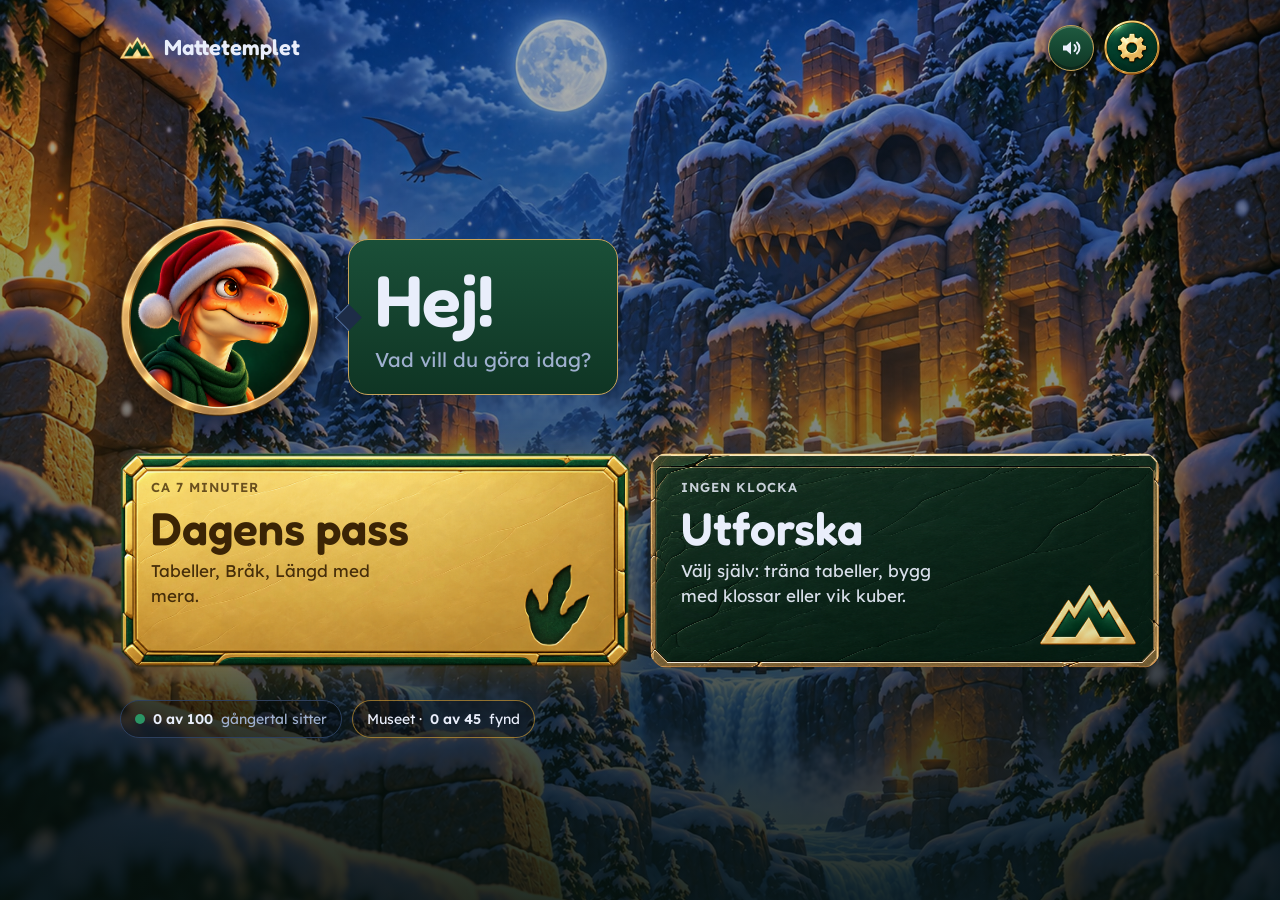
==== webb/index.html @ cc76336b "Add a 3D natural history museum with five halls and placeholder artifacts Plan for the whole feature" ====
<!doctype html>
<html lang="sv">
<head>
<meta charset="utf-8">
<meta http-equiv="Content-Security-Policy" content="default-src 'self'; script-src 'self'; style-src 'self' 'unsafe-inline'; img-src 'self' data: blob:; font-src 'self'; connect-src 'self'; manifest-src 'self'; object-src 'none'; base-uri 'none'; form-action 'none'">
<meta name="referrer" content="no-referrer">
<meta name="viewport" content="width=device-width, initial-scale=1, viewport-fit=cover, user-scalable=no">
<meta name="apple-mobile-web-app-capable" content="yes">
<meta name="mobile-web-app-capable" content="yes">
<meta name="apple-mobile-web-app-title" content="Mattetemplet">
<meta name="apple-mobile-web-app-status-bar-style" content="black-translucent">
<meta name="theme-color" content="#070f1b">
<title>Mattetemplet</title>
<link rel="apple-touch-icon" data-asset="icon-180.png" href="assets/icon-180.png">
<link rel="icon" type="image/png" sizes="32x32" data-asset="icon-32.png" href="assets/icon-32.png">
<link rel="manifest" href="assets/manifest.webmanifest">
<link rel="preload" href="assets/fonts/fredoka.woff2" as="font" type="font/woff2" crossorigin>
<link rel="preload" href="assets/fonts/lexend.woff2" as="font" type="font/woff2" crossorigin>
<link rel="stylesheet" href="css/app.css">
<script type="module" src="js/main.js"></script>
</head>
<body>
<div id="app">
  <!-- START -->
  <section id="home" class="screen home scroll">
    <header class="home-top">
      <span class="brand"><img data-asset="icon_mountain.png" alt="">Mattetemplet</span>
      <span class="home-actions"><span class="snd-slot"></span><button class="gear-btn" id="toParent" aria-label="Föräldraläge" title="Föräldraläge"><img data-asset="gear.png" alt=""></button></span>
    </header>
    <div class="home-main">
      <div class="hero"><img class="hero-dino" data-asset="dino_ring.png" alt="Dino, din guide"><div class="hero-bubble"><h1 id="hello">Hej!</h1>
      <p class="lead">Vad vill du göra idag?</p></div></div>
      <div class="home-tiles">
        <button class="tile tile-pass" id="startPass">
          <span class="tile-kicker" id="passLen">ca 7 minuter</span>
          <span class="tile-title">Dagens pass</span>
          <span class="tile-text" id="passAreas">Tabeller och geometri som blir lagom svåra för dig.</span>
          <svg viewBox="0 0 120 120" aria-hidden="true"><g stroke="rgba(0,0,0,.18)" stroke-width="1.5"><path d="M60 30l22 12-22 12-22-12z" fill="rgba(255,255,255,.55)"/><path d="M38 42v24l22 12V54z" fill="rgba(255,255,255,.3)"/><path d="M82 42v24L60 78V54z" fill="rgba(255,255,255,.18)"/><path d="M82 66l22 12-22 12-22-12z" fill="rgba(255,255,255,.55)"/><path d="M60 78v24l22 12V90z" fill="rgba(255,255,255,.3)"/><path d="M104 78v24L82 114V90z" fill="rgba(255,255,255,.18)"/></g></svg>
        </button>
        <button class="tile tile-free" id="startFree">
          <span class="tile-kicker">Ingen klocka</span>
          <span class="tile-title">Utforska</span>
          <span class="tile-text">Välj själv: träna tabeller, bygg med klossar eller vik kuber.</span>
          <svg viewBox="0 0 120 120" aria-hidden="true"><g fill="rgba(0,0,0,.12)" stroke="rgba(0,0,0,.25)" stroke-width="1.5"><rect x="44" y="8" width="24" height="24"/><rect x="20" y="32" width="24" height="24"/><rect x="44" y="32" width="24" height="24"/><rect x="68" y="32" width="24" height="24"/><rect x="44" y="56" width="24" height="24"/><rect x="44" y="80" width="24" height="24"/></g></svg>
        </button>
      </div>
      <div class="home-status" id="homeStatus"></div>
    </div>
  </section>

  <!-- UTFORSKA (fri träning utan klocka) -->
  <section id="free" class="screen scroll" hidden>
    <div class="wrap">
      <header class="bar"><button class="ghost-btn" data-go="home">← Start</button><h2>Utforska</h2><span class="snd-slot" style="width:80px"></span></header>
      <div class="free-grid">
        <article class="card">
          <span class="card-kicker">Tabeller</span>
          <h3>Träna tabellerna</h3>
          <p>Välj vilka tabeller du vill öva på. Ingen tid, sluta när du vill.</p>
          <div class="chips" id="tableChips"></div>
          <button class="btn primary" id="startTables">Kör</button>
        </article>
        <article class="card">
          <span class="card-kicker">Tabeller</span>
          <h3>Bygg gångertal</h3>
          <p>Bygg med klossar och se varför 4 · 6 är lika mycket som 6 · 4.</p>
          <button class="btn" data-sandbox="build">Bygg</button>
        </article>
        <article class="card">
          <span class="card-kicker">Uppdrag</span>
          <h3>Välj ett område</h3>
          <p>Uppgifterna blir lagom svåra efter hur det går.</p>
          <div class="chips" id="geoChips"></div>
        </article>
        <article class="card">
          <span class="card-kicker">Geometri</span>
          <h3>Kroppar i 3D</h3>
          <p>Snurra på kroppar och räkna ytor, kanter och hörn.</p>
          <button class="btn" data-sandbox="explore">Snurra</button>
        </article>
        <article class="card">
          <span class="card-kicker">Geometri</span>
          <h3>Vik en kub</h3>
          <p>Rita en egen utfällning med sex rutor. Blir det en kub?</p>
          <button class="btn" data-sandbox="fold">Vik</button>
        </article>
      </div>
    </div>
  </section>

  <!-- SPEL -->
  <section id="play" class="screen" hidden>
    <div id="stage">
      <div class="lvl-bg" aria-hidden="true"></div><div class="lvl-bg" aria-hidden="true"></div>
      <canvas id="scene"></canvas>
      <svg id="flat" hidden aria-hidden="true" preserveAspectRatio="xMidYMid meet"></svg>
      <div id="labels"></div>
      <div class="stage-hint" id="stageHint">Snurra med fingret</div>
      <button class="stage-exit" id="exitBtn">Avsluta</button>
      <div class="snd-slot stage-snd"></div>
      <div id="no3d" hidden>3D-bilden kan inte visas på den här enheten, men uppgifterna fungerar ändå.</div>
      <div id="mascot" hidden><img data-asset="dino_ring.png" alt=""><div class="m-bubble"><div class="feedback" id="fb" aria-live="polite"></div></div></div>
    </div>
    <div id="panel">
      <div class="topbar">
        <div class="progress" id="progress"><i></i></div>
        <span class="count" id="countTxt" hidden></span>
        <button class="ghost-btn" id="hintBtn">Tips</button>
      </div>
      <div id="panelBody"></div>
    </div>
  </section>

  <!-- SAMMANFATTNING -->
  <section id="summary" class="screen scroll" hidden>
    <div class="wrap narrow" style="padding-top:48px">
      <div class="hero"><img class="hero-dino" data-asset="dino_ring.png" alt=""><div class="hero-bubble"><h2 class="big-title" id="sumTitle">Bra jobbat!</h2></div></div>
      <p class="lead" id="sumLead" style="margin:0"></p>
      <div class="sum-stats" id="sumStats"></div>
      <ul class="obs" id="sumNotes"></ul>
      <div class="row"><button class="btn primary" data-go="free">Fortsätt utforska</button><button class="btn" data-go="home">Till start</button></div>
    </div>
  </section>

  <!-- MUSEET -->
  <section id="museum" class="screen museum" hidden>
    <div id="mStage">
      <canvas id="mCanvas"></canvas>
      <div id="mLabels"></div>
      <div id="mNo3d" hidden>Museet behöver 3D, och det fungerar inte på den här enheten.</div>
    </div>
    <header class="m-top">
      <button class="ghost-btn m-glass" id="mBack">← Start</button>
      <div class="m-title"><h2>Museet</h2><span class="pill m-glass" id="mCount"></span></div>
      <div class="m-tools">
        <button class="ghost-btn m-glass" id="mRotL" aria-label="Vrid åt vänster" title="Vrid åt vänster">⟲</button>
        <button class="ghost-btn m-glass" id="mRotR" aria-label="Vrid åt höger" title="Vrid åt höger">⟳</button>
        <button class="ghost-btn m-glass" id="mHome">Översikt</button>
        <span class="snd-slot"></span>
      </div>
    </header>
    <div class="m-hint" id="mHint">Dra för att flytta · Nyp för att zooma · Tryck på ett föremål</div>
    <nav class="m-rooms chips" id="mRooms" aria-label="Salar"></nav>
    <aside class="m-info" id="mInfo" hidden aria-live="polite"></aside>
  </section>

  <!-- FÖRÄLDRASPÄRR -->
  <section id="gate" class="screen gate" hidden>
    <div class="gate-box">
      <h2>Föräldraläge</h2>
      <p class="q-sub">Svara på frågan för att gå vidare.</p>
      <div class="q-text big" id="gateQ"></div>
      <div id="gatePad"></div>
      <button class="ghost-btn" data-go="home">Avbryt</button>
    </div>
  </section>

  <!-- FÖRÄLDRAVY -->
  <section id="parent" class="screen scroll" hidden>
    <div class="wrap" id="parentBody"></div>
  </section>
</div>
</body>
</html>
---- webb/css/app.css ----
/* Typsnitten ligger lokalt (variabla fonter, OFL-licens) så att inga anrop går till Google. */
@font-face{font-family:'Fredoka';font-style:normal;font-weight:300 700;font-display:swap;src:url(../assets/fonts/fredoka.woff2) format('woff2')}
@font-face{font-family:'Lexend';font-style:normal;font-weight:100 900;font-display:swap;src:url(../assets/fonts/lexend.woff2) format('woff2')}
/* Layout: enskärmsapp. Spelläge = 3D-scen + svarspanel bredvid (liggande) eller under (stående).
   Tema: "Dinoäventyr" från asset-arket – mörk sten, stålblå knappar, guld som accent. Medvetet ett enda mörkt tema. */
:root{
  --paper:#070f1b; --grid:transparent; --surface:#111c2e; --surface-2:#1a2840; --ink:#e9eefb; --muted:#9fb0cf; --line:#2c3f5e;
  --accent:#f6b93b; --accent-ink:#3b2405; --blue:#86a9ff; --sun:#f6b93b; --sun-ink:#3b2405;
  --good:#5fdc9c; --good-bg:#10301f; --bad:#ff8a70; --bad-bg:#3a1a17; --tip:#ffd166; --tip-bg:#2e2410;
  --st-none:#22324f; --st-learn:#a8493f; --st-mid:#a8812c; --st-good:#2b9464;
  --edge3d:#0a1220; --ghost3d:#2a3b5c; --floor3d:#1b263d;
  --shape:#2b3f66; --pA:#4d6fc0; --pB:#a17d23; --pC:#2c8466; --hl:#ffc531;
  --f-display:'Fredoka','Trebuchet MS',system-ui,sans-serif;
  --f-body:'Lexend',system-ui,-apple-system,'Segoe UI',sans-serif;
  --r-lg:24px; --r-md:16px; --r-sm:10px;
  --shadow:0 1px 0 rgba(0,0,0,.2),0 8px 24px rgba(0,0,0,.4);
  --gold:linear-gradient(180deg,#ffdc85 0%,#f7b940 55%,#e39a22 100%);
  color-scheme:dark;
  /* Bilder och färger som ett tema kan byta (se js/themes.js). Bilderna sätts alltid av js/themes.js, så att bara aktuellt temas bilder laddas. */
  --img-bg:none; --img-bg-blur:none; --img-btn-pass:none;
  --img-panel:none; --img-header:none; --img-topbar:none;
  --img-icon-back:none; --img-icon-bulb:none; --img-icon-foot:none; --img-icon-mountain:none;
  --btn-top:#2d4362; --btn-mid:#23384f; --btn-bot:#172a3f; --btn-border:#3d5476; --btn-shine:rgba(170,200,240,.32);
  --btn-on-top:#5c7eb0; --btn-on-mid:#4a6a9d; --btn-on-bot:#3d5b90; --btn-on-border:#86ade3;
  --bubble-top:#22324f; --bubble-bot:#17243b; --bubble-border:#4f6c9c;
  --shade:6,12,22;
}
*{box-sizing:border-box}
html{height:100%;box-sizing:border-box}
body{height:100%;margin:0;background-color:var(--paper);background-image:linear-gradient(var(--grid) 1px,transparent 1px),linear-gradient(90deg,var(--grid) 1px,transparent 1px);background-size:28px 28px;color:var(--ink);font-family:var(--f-body);font-size:16px;line-height:1.45;overflow:hidden;-webkit-user-select:none;user-select:none;-webkit-tap-highlight-color:transparent;-webkit-text-size-adjust:100%}
[hidden]{display:none!important}
button{font:inherit;color:inherit;touch-action:manipulation;cursor:pointer}
button:disabled{cursor:default;opacity:.45}
button:focus-visible,input:focus-visible,textarea:focus-visible{outline:3px solid var(--accent);outline-offset:2px}
input,textarea{-webkit-user-select:text;user-select:text;font:inherit;color:var(--ink);background:var(--surface);border:1px solid var(--line);border-radius:var(--r-sm);padding:10px 12px}
h1,h2,h3{font-family:var(--f-display);font-weight:600;line-height:1.1;margin:0;text-wrap:balance}
p{margin:0}
#app{height:100%;position:relative}
.screen{position:absolute;inset:0;display:flex;flex-direction:column}
.scroll{overflow-y:auto;-webkit-overflow-scrolling:touch}
.wrap{width:100%;max-width:1040px;margin:0 auto;padding:20px 20px 48px;display:flex;flex-direction:column;gap:20px}
.narrow{max-width:640px}

/* knappar */
.btn{min-height:48px;padding:0 20px;border-radius:14px;border:1px solid var(--line);background:var(--surface-2);font-weight:600;font-size:16px;display:inline-flex;align-items:center;justify-content:center;gap:8px}
.btn:active{transform:scale(.97)}
.btn.primary{background:var(--accent);color:var(--accent-ink);border-color:transparent}
.btn.danger{background:var(--bad);color:#fff;border-color:transparent}
.btn.small{min-height:40px;padding:0 14px;font-size:14px}
.ghost-btn{min-height:44px;padding:0 14px;border-radius:12px;border:1px solid var(--line);background:transparent;font-weight:600;font-size:15px}
.row{display:flex;flex-wrap:wrap;gap:10px;align-items:center}
.chips{display:flex;flex-wrap:wrap;gap:8px}
.chip{min-height:44px;min-width:44px;padding:0 14px;border-radius:999px;border:1px solid var(--line);background:var(--surface-2);font-weight:600;font-size:16px;font-family:var(--f-display)}
.chip.on{background:var(--accent);color:var(--accent-ink);border-color:transparent}
.seg{display:inline-flex;border:1px solid var(--line);border-radius:12px;overflow:hidden;background:var(--surface-2)}
.seg button{min-height:42px;padding:0 14px;border:0;background:transparent;font-weight:600;font-size:14px}
.seg button.on{background:var(--accent);color:var(--accent-ink)}

/* start */
.home{padding:20px}
.home-top{display:flex;justify-content:space-between;align-items:center;max-width:1040px;width:100%;margin:0 auto}
.brand{font-family:var(--f-display);font-weight:600;font-size:22px;display:flex;align-items:center;gap:10px}
.brand svg{width:30px;height:30px}
.home-main{flex:1;display:flex;flex-direction:column;justify-content:center;max-width:1040px;width:100%;margin:0 auto;gap:8px}
#hello{font-size:clamp(44px,8vw,84px);letter-spacing:-.01em}
.lead{font-size:20px;color:var(--muted);margin-bottom:24px}
.home-tiles{display:grid;grid-template-columns:repeat(auto-fit,minmax(260px,1fr));gap:20px}
.tile{display:flex;flex-direction:column;align-items:flex-start;gap:8px;text-align:left;border:0;border-radius:var(--r-lg);padding:28px;min-height:210px;box-shadow:var(--shadow);position:relative;overflow:hidden}
.tile:active{transform:scale(.985)}
.tile-pass{background:var(--accent);color:var(--accent-ink)}
.tile-free{background:var(--sun);color:var(--sun-ink)}
.tile-kicker{font-size:13px;letter-spacing:.08em;text-transform:uppercase;font-weight:600;opacity:.85}
.tile-title{font-family:var(--f-display);font-size:46px;font-weight:600;line-height:1}
.tile-text{font-size:17px;max-width:26ch;opacity:.92;position:relative;z-index:1}
.tile svg{position:absolute;right:18px;bottom:16px;width:120px;height:120px;opacity:.9}
.home-status{display:flex;flex-wrap:wrap;gap:10px;margin-top:24px}
.pill{display:inline-flex;align-items:center;gap:8px;padding:8px 14px;border-radius:999px;background:var(--surface);border:1px solid var(--line);font-size:14px;color:var(--muted)}
.pill b{color:var(--ink);font-weight:600}
.dot{width:10px;height:10px;border-radius:50%;background:var(--st-good)}

/* Utforska (fri träning) */
.bar{display:flex;align-items:center;justify-content:space-between;gap:12px}
.bar h2{font-size:32px}
.free-grid{display:grid;grid-template-columns:repeat(auto-fit,minmax(290px,1fr));gap:16px}
.card{background:var(--surface);border:1px solid var(--line);border-radius:var(--r-lg);padding:22px;display:flex;flex-direction:column;gap:12px;min-width:0}
.card h3{font-size:24px}
.card p{color:var(--muted)}
.card .btn{align-self:flex-start}
.card-kicker{font-size:12px;letter-spacing:.08em;text-transform:uppercase;font-weight:600;color:var(--accent)}

/* spelläge */
#play{display:grid;grid-template-columns:minmax(0,1.3fr) minmax(340px,1fr)}
#stage{position:relative;min-height:0;min-width:0;overflow:hidden}
#scene{position:absolute;inset:0;width:100%;height:100%;touch-action:none;display:block}
/* banans bakgrund bakom 3D-scenen (dagens pass), nedtonad så att den inte stör */
#stage .lvl-bg{position:absolute;inset:0;background:center/cover no-repeat;opacity:0;transition:opacity 1.4s ease;pointer-events:none}
#stage .lvl-bg::after{content:"";position:absolute;inset:0;background:linear-gradient(180deg,rgba(6,12,22,.50),rgba(6,12,22,.66))}
#stage .lvl-bg.on{opacity:1}
#labels{position:absolute;inset:0;pointer-events:none;overflow:hidden}
.stage-hint{position:absolute;left:50%;bottom:16px;transform:translateX(-50%);padding:6px 14px;border-radius:999px;background:var(--surface);border:1px solid var(--line);font-size:13px;color:var(--muted);pointer-events:none;transition:opacity .4s}
#no3d{position:absolute;inset:0;display:flex;align-items:center;justify-content:center;padding:24px;text-align:center;color:var(--muted)}
#panel{display:flex;flex-direction:column;min-height:0;background:var(--surface);border-left:1px solid var(--line);padding:12px 18px 16px;gap:10px;overflow-y:auto}
@media (max-aspect-ratio:1/1){
  #play{grid-template-columns:1fr;grid-template-rows:minmax(0,1fr) 58%}
  #panel{border-left:0;border-top:1px solid var(--line);border-radius:var(--r-lg) var(--r-lg) 0 0}
  .keypad,.choices,.input-area .next-btn{max-width:520px;width:100%;margin:0 auto}
}
@media (max-height:620px){.q-sub{display:none}.sb{gap:10px}.sb-eq{font-size:34px}.stepper{padding:6px}.stepper button{height:42px}.stepper b{font-size:24px}.eqs{font-size:20px}.explain p{display:none}}
#flat{position:absolute;inset:0;width:100%;height:100%;padding:20px;box-sizing:border-box;pointer-events:none;color:var(--ink)}
#flat text{font-family:var(--f-display);font-weight:600;fill:var(--ink);paint-order:stroke;stroke:var(--surface);stroke-linejoin:round}
#flat text.hl{fill:var(--accent)}
#flat text.reserve{opacity:0}
#flat .part{fill:var(--shape);transition:fill .45s}
#flat .part.pA{fill:var(--pA)} #flat .part.pB{fill:var(--pB)} #flat .part.pC{fill:var(--pC)}
#flat .outline{fill:none;stroke:var(--ink);stroke-linejoin:round}
#flat .dash{fill:none;stroke:var(--ink);opacity:.75}
#flat .gridl{stroke:var(--ink);opacity:.25}
#flat .ghost{fill:var(--pB);fill-opacity:.3;stroke:var(--ink)}
#flat .rowfill{fill:var(--pB);fill-opacity:.75}
#flat .trace{fill:none;stroke:var(--hl);stroke-linecap:round;stroke-dasharray:1;stroke-dashoffset:1;animation:draw .35s ease-out forwards}
#flat .pop{opacity:0;animation:pop .35s ease-out forwards}
@keyframes draw{to{stroke-dashoffset:0}}
@keyframes pop{to{opacity:1}}
@keyframes shake{0%,100%{transform:translateX(0)}25%{transform:translateX(-8px)}75%{transform:translateX(8px)}}
.slot.shake{animation:shake .3s}
.explain{display:flex;flex-direction:column;gap:10px;font-size:15px;color:var(--muted)}
.eqs{display:flex;flex-direction:column;gap:6px;font-family:var(--f-display);font-weight:600;font-size:24px;color:var(--ink);font-variant-numeric:tabular-nums}
.eqs div{display:flex;align-items:center;gap:10px}
.sw{width:18px;height:18px;border-radius:5px;display:inline-block}
.sw-a{background:#4C7BF4}.sw-b{background:#FFC531}
.sw-p0{background:var(--pA)}.sw-p1{background:var(--pB)}.sw-p2{background:var(--pC)}
.feedback .sw{width:14px;height:14px;vertical-align:-2px}
.eqs .eq-sum{border-top:2px solid var(--line);padding-top:6px}
.topbar{display:flex;align-items:center;gap:10px}
.progress{flex:1;height:10px;border-radius:999px;background:var(--surface-2);overflow:hidden}
.progress i{display:block;height:100%;width:0;background:var(--accent);border-radius:999px;transition:width .6s linear}
.count{flex:1;font-size:14px;color:var(--muted);text-align:center;font-variant-numeric:tabular-nums}
#panelBody{display:flex;flex-direction:column;gap:10px;flex:1;min-height:0}
.q-area{display:flex;flex-direction:column;gap:8px}
.q-kicker{font-size:12px;letter-spacing:.08em;text-transform:uppercase;font-weight:600;color:var(--accent)}
.q-text{font-family:var(--f-display);font-weight:600;font-size:clamp(22px,2.6vw,28px);line-height:1.2}
.q-text.big{font-size:clamp(36px,min(6vw,8vh),64px);letter-spacing:.01em;font-variant-numeric:tabular-nums}
.q-sub{color:var(--muted);font-size:15px}
.q-answer{font-family:var(--f-display);font-weight:600;font-size:clamp(30px,5vh,40px);display:flex;align-items:baseline;gap:10px}
.unit{font-size:24px;color:var(--muted)}
.slot{display:inline-block;min-width:2.1em;text-align:center;border-bottom:5px solid var(--accent);color:var(--accent);padding:0 .1em;line-height:1.1}
.slot.filled{color:var(--ink)}
.slot.ok{color:var(--good);border-color:var(--good)}
.slot.no{color:var(--bad);border-color:var(--bad);text-decoration:line-through;text-decoration-thickness:3px;font-size:.55em;min-width:0;border-bottom-width:3px}
.q-text.big{white-space:nowrap}
.feedback{min-height:0;border-radius:var(--r-md);font-size:16px;line-height:1.4}
.feedback:not(:empty){padding:12px 14px}
.feedback.ok{background:var(--good-bg);color:var(--ink)}
.feedback.ok strong{color:var(--good)}
.feedback.no{background:var(--bad-bg);color:var(--ink)}
.feedback.no strong{color:var(--bad)}
.feedback.tip{background:var(--tip-bg);color:var(--ink)}
.feedback.tip strong{color:var(--tip)}
.lvl{display:block;margin-top:6px;font-weight:600;color:var(--accent)}
/* Fast layout: fråga överst, återkoppling i mitten (scrollar själv vid behov), knappar alltid på samma plats längst ner */
/* knappytan tar den plats som blir kvar under frågan (minst 150px, högst --keys-max), så panelen aldrig blir för lång */
.task-layout{display:grid;grid-template-rows:auto 0 minmax(150px,1fr);gap:10px;flex:1;min-height:0;--keys-max:320px}
.fb-zone{min-height:0;overflow-y:auto}
.input-area{height:100%;max-height:var(--keys-max);align-self:end;display:flex;flex-direction:column;min-height:0}
@media (max-aspect-ratio:1/1){.task-layout{--keys-max:280px}}
@media (max-aspect-ratio:1/1){#flat{padding-bottom:clamp(90px,13vh,150px)}}
.keypad{display:grid;grid-template-columns:repeat(3,1fr);grid-template-rows:repeat(4,minmax(0,1fr));gap:10px;height:100%}
.input-area{position:relative}
.input-area.revealed .keypad{opacity:.22;pointer-events:none;filter:saturate(.4)}
.input-area.revealed .choices{pointer-events:none}
.input-area .next-btn{position:absolute;left:0;right:0;bottom:0;height:clamp(60px,10vh,84px);font-size:30px;z-index:2}
/* Med knappsats: Nästa ersätter exakt den nedersta raden (sudda, 0, OK), så att övriga knappar inte täcks över */
.input-area.num .next-btn{height:calc((100% - 30px) / 4);min-height:0;font-size:clamp(20px,3.2vh,30px)}
.key{height:auto;min-height:0;border-radius:var(--r-md);border:1px solid var(--line);background:var(--surface-2);font-family:var(--f-display);font-size:30px;font-weight:600}
.key:active{transform:scale(.96);background:var(--line)}
.key.ok{background:var(--accent);color:var(--accent-ink);border-color:transparent;font-size:24px}
.key.del{font-size:22px}
.choices{display:grid;grid-template-columns:1fr 1fr;gap:10px}
.choice{min-height:60px;border-radius:var(--r-md);border:1px solid var(--line);background:var(--surface-2);font-family:var(--f-display);font-size:22px;font-weight:600;padding:8px}
.choice:active{transform:scale(.97)}
.choice.ok{background:var(--good-bg);border-color:var(--good);color:var(--good)}
.choice.no{background:var(--bad-bg);border-color:var(--bad);color:var(--bad)}
.next-btn{min-height:64px;border-radius:var(--r-md);border:0;background:var(--accent);color:var(--accent-ink);font-family:var(--f-display);font-size:26px;font-weight:600}
.next-btn:active{transform:scale(.98)}

/* etiketter i 3D */
.lbl{position:absolute;left:0;top:0;font-family:var(--f-display);font-weight:600;font-size:15px;background:var(--surface);color:var(--ink);padding:2px 9px;border-radius:999px;box-shadow:0 2px 8px rgba(0,0,0,.15);white-space:nowrap;transition:opacity .2s;will-change:transform}
.lbl.big{font-size:28px;padding:4px 16px}
.lbl.num{min-width:26px;height:26px;padding:0 6px;display:flex;align-items:center;justify-content:center;background:var(--accent);color:var(--accent-ink);font-size:14px}
.lbl.sun{background:var(--sun);color:var(--sun-ink)}
.lbl.letter{font-size:22px;background:transparent;box-shadow:none;color:#18203A;padding:0}

/* sandlåda */
.sb{display:flex;flex-direction:column;gap:14px}
.sb-eq{font-family:var(--f-display);font-weight:600;font-size:clamp(36px,5vw,54px);font-variant-numeric:tabular-nums}
.steppers{display:grid;grid-template-columns:1fr 1fr;gap:12px}
.stepper{display:grid;grid-template-columns:52px 1fr 52px;align-items:center;gap:6px;background:var(--surface-2);border-radius:var(--r-md);padding:8px;border:1px solid var(--line)}
.stepper span{grid-column:1/-1;font-size:13px;color:var(--muted);text-align:center;font-weight:600;letter-spacing:.04em;text-transform:uppercase}
.stepper b{text-align:center;font-family:var(--f-display);font-size:30px;font-variant-numeric:tabular-nums}
.stepper button{height:52px;border-radius:12px;border:1px solid var(--line);background:var(--surface);font-size:26px;font-weight:600}
.facts{display:flex;flex-wrap:wrap;gap:8px}
.fact{padding:10px 14px;border-radius:var(--r-md);background:var(--surface-2);border:1px solid var(--line);font-size:15px}
.fact b{font-family:var(--f-display);font-size:22px;margin-right:4px}
.netgrid{display:grid;grid-template-columns:repeat(5,1fr);gap:6px;max-width:300px}
.netgrid button{aspect-ratio:1;border-radius:8px;border:1px solid var(--line);background:var(--surface-2);max-width:100%}
.netgrid button.on{background:var(--accent);border-color:transparent}

/* sammanfattning */
.big-title{font-size:clamp(40px,7vw,64px)}
.sum-stats{display:grid;grid-template-columns:repeat(auto-fit,minmax(150px,1fr));gap:12px}
.stat{background:var(--surface);border:1px solid var(--line);border-radius:var(--r-md);padding:16px;display:flex;flex-direction:column;gap:4px}
.stat b{font-family:var(--f-display);font-size:34px;font-weight:600;font-variant-numeric:tabular-nums;line-height:1}
.stat span{font-size:14px;color:var(--muted)}

/* föräldrar */
.gate{align-items:center;justify-content:center;padding:20px}
.gate-box{width:100%;max-width:420px;display:flex;flex-direction:column;gap:14px;background:var(--surface);border:1px solid var(--line);border-radius:var(--r-lg);padding:24px;box-shadow:var(--shadow)}
.section{background:var(--surface);border:1px solid var(--line);border-radius:var(--r-lg);padding:20px;display:flex;flex-direction:column;gap:14px;min-width:0}
.section h3{font-size:22px}
.section .sub{color:var(--muted);font-size:14px}
.two{display:grid;grid-template-columns:repeat(auto-fit,minmax(320px,1fr));gap:16px}
.chart{display:grid;grid-template-columns:repeat(14,1fr);gap:6px;align-items:end;height:140px}
.chart .col{display:flex;flex-direction:column;align-items:center;gap:4px;height:100%;justify-content:flex-end;min-width:0}
.chart .barv{width:100%;max-width:28px;border-radius:6px 6px 2px 2px;background:var(--accent);min-height:3px}
.chart .barv.zero{background:var(--surface-2)}
.chart .col.today .barv{background:var(--sun)}
.chart small{font-size:11px;color:var(--muted)}
.chart .v{font-size:11px;color:var(--muted);font-variant-numeric:tabular-nums}
.heat-wrap{overflow-x:auto}
.heat{display:grid;grid-template-columns:28px repeat(10,minmax(26px,1fr));gap:4px;min-width:320px;max-width:520px}
.heat .h{font-size:12px;color:var(--muted);display:flex;align-items:center;justify-content:center;font-weight:600;font-variant-numeric:tabular-nums}
.heat button{aspect-ratio:1;border:0;border-radius:6px;padding:0;font-size:10px;color:rgba(0,0,0,.55);font-variant-numeric:tabular-nums}
.heat button.sel{outline:3px solid var(--ink);outline-offset:1px}
.st-none{background:var(--st-none)} .st-learn{background:var(--st-learn)} .st-mid{background:var(--st-mid)} .st-good{background:var(--st-good)}
.legend{display:flex;flex-wrap:wrap;gap:12px;font-size:13px;color:var(--muted)}
.legend i{display:inline-block;width:14px;height:14px;border-radius:4px;vertical-align:-2px;margin-right:6px}
.detail{font-size:14px;min-height:1.4em}
.tbl-wrap{overflow-x:auto}
table{border-collapse:collapse;width:100%;font-size:14px}
th{text-align:left;font-weight:600;color:var(--muted);font-size:12px;letter-spacing:.06em;text-transform:uppercase;padding:6px 8px;border-bottom:1px solid var(--line)}
td{padding:8px;border-bottom:1px solid var(--line);font-variant-numeric:tabular-nums;white-space:nowrap}
.okc{color:var(--good);font-weight:600} .noc{color:var(--bad);font-weight:600}
.pips{display:inline-flex;gap:4px;vertical-align:middle}
.pips i{width:18px;height:8px;border-radius:4px;background:var(--surface-2);border:1px solid var(--line)}
.pips i.on{background:var(--accent);border-color:transparent}
.obs{display:flex;flex-direction:column;gap:8px;margin:0;padding:0;list-style:none}
.obs li{padding:10px 12px;border-radius:var(--r-sm);background:var(--surface-2);font-size:15px}
.kpis{display:grid;grid-template-columns:repeat(auto-fit,minmax(170px,1fr));gap:12px}
.field{display:flex;flex-direction:column;gap:6px;font-size:14px;color:var(--muted)}
.field input{max-width:320px}
textarea{width:100%;min-height:90px;font-family:ui-monospace,Menlo,Consolas,monospace;font-size:12px;resize:vertical}
.warn{padding:10px 14px;border-radius:var(--r-sm);background:var(--bad-bg);font-size:14px}
.msg{font-size:14px;color:var(--muted);min-height:1.2em}

/* ===== Dinotema: grafik ur asset-arket (assets/*.png), skalbar via border-image ===== */
/* bakgrund: konceptets djungeltempel, suddig och nedtonad överallt; skarp på startsidan */
body{background:linear-gradient(rgba(var(--shade),.80),rgba(var(--shade),.92)),var(--img-bg-blur) center/cover no-repeat,var(--paper)}
#home{background:linear-gradient(180deg,rgba(var(--shade),.30) 0%,rgba(var(--shade),.50) 45%,rgba(var(--shade),.88) 100%),var(--img-bg) center/cover no-repeat}
#stage{background:radial-gradient(80% 70% at 50% 45%,rgba(20,38,74,.30) 0%,rgba(6,12,23,.55) 100%)}
/* stenpaneler */
#panel,.card,.section,.gate-box,.stat{background:none;border:0;border-radius:0;box-shadow:none;border-image:var(--img-panel) 80 fill / 20px stretch}
#panel{padding:22px 24px 24px}
.stat{padding:20px}
@media (max-aspect-ratio:1/1){#panel{border-radius:0;border-top:0}}
/* stålblå knappar */
.key,.btn,.ghost-btn,.chip,.seg button,.stepper button,.netgrid button,.choice{border:1.5px solid var(--btn-border);border-radius:12px;color:var(--ink);background:linear-gradient(180deg,var(--btn-top) 0%,var(--btn-mid) 45%,var(--btn-bot) 100%);box-shadow:inset 0 1.5px 0 var(--btn-shine),inset 0 -3px 0 rgba(0,0,0,.28),0 3px 7px rgba(0,0,0,.45)}
.choice{border-radius:14px}
.key:active,.btn:active,.ghost-btn:active,.chip:active,.choice:active,.stepper button:active,.chip.on,.seg button.on,.netgrid button.on{background:linear-gradient(180deg,var(--btn-on-top) 0%,var(--btn-on-mid) 50%,var(--btn-on-bot) 100%);border-color:var(--btn-on-border);color:#fff;box-shadow:inset 0 1.5px 0 rgba(215,235,255,.6),inset 0 -3px 0 rgba(0,0,0,.2),0 2px 6px rgba(0,0,0,.4)}
.key:active,.btn:active,.ghost-btn:active,.chip:active,.choice:active,.stepper button:active{transform:scale(.97)}
.choice:disabled,.key:disabled{background:linear-gradient(180deg,#1f2e41,#122031);border-color:#2c3c55;box-shadow:inset 0 1px 0 rgba(130,155,190,.18),0 2px 5px rgba(0,0,0,.4);opacity:.75}
.choice.ok{background:linear-gradient(180deg,#13202f,#0b1420);border:2px solid #ffb43a;color:var(--good);opacity:1;box-shadow:0 0 16px rgba(255,170,40,.65),inset 0 0 12px rgba(255,170,40,.3)}
.choice.no{background:linear-gradient(180deg,#1f2e41,#122031);border-color:#6b3a36;color:var(--bad);opacity:1}
.seg{border:0;background:none;gap:6px;overflow:visible}
.stepper{background:rgba(0,0,0,.25);border-color:var(--line)}
.key{position:relative;font-size:32px}
.key.del{font-size:0}
.key.del::after{content:'';position:absolute;inset:0;background:var(--img-icon-back) center/auto 40% no-repeat}
/* guldknappar */
.key.ok,.btn.primary,.next-btn,.tile-pass{border-image:none;border:1px solid #ffe3a3;border-radius:14px;background:var(--gold);color:var(--accent-ink);box-shadow:0 0 18px rgba(255,170,40,.4),inset 0 2px 0 rgba(255,255,255,.55),inset 0 -3px 0 rgba(150,80,0,.35)}
.key.ok{font-size:0}
.key.ok::after{content:'';position:absolute;inset:0;background:var(--img-icon-foot) center/auto 52% no-repeat}
.key.ok:active,.btn.primary:active,.next-btn:active{filter:brightness(1.08);transform:scale(.97)}
.btn.danger{border-image:none;background:var(--bad);color:#2a0d08;border-radius:14px}
.next-btn{display:flex;align-items:center;justify-content:center;gap:14px}
.next-btn::after{content:'';width:1.1em;height:1.1em;background:var(--img-icon-foot) center/contain no-repeat}
/* rubrikrad med berg */
.q-kicker,.card-kicker{display:flex;align-items:center;min-height:42px;padding:0 64px 0 62px;color:var(--sun);border-image:var(--img-header) 44 280 44 240 fill / 11px 70px 11px 60px stretch;align-self:stretch}
/* topprad med två runda fack: tips till höger (avsluta ligger i spelytan, se .stage-exit) */
.topbar{position:relative;height:54px;padding:0 60px;border-image:var(--img-topbar) 60 240 60 240 fill / 15px 60px 15px 60px stretch}
.topbar .ghost-btn{position:absolute;top:50%;transform:translateY(-50%);width:38px;height:38px;min-height:0;padding:0;border:0;box-shadow:none;border-radius:50%;font-size:0;background:transparent}
/* Avsluta: tydlig knapp uppe till vänster i spelytan. Ljudknappen ligger uppe till höger (.stage-snd). */
.stage-exit{position:absolute;top:14px;left:14px;z-index:6;display:flex;align-items:center;gap:8px;height:46px;padding:0 18px 0 14px;border-radius:999px;border:1.5px solid var(--btn-border);color:var(--ink);background:linear-gradient(180deg,var(--btn-top) 0%,var(--btn-mid) 45%,var(--btn-bot) 100%);box-shadow:inset 0 1.5px 0 var(--btn-shine),0 3px 10px rgba(0,0,0,.5);font-family:var(--f-display);font-weight:600;font-size:16px}
.stage-exit::before{content:'✕';font-size:17px;line-height:1}
.stage-exit:active{transform:scale(.95)}
#hintBtn{right:11px;background:var(--img-icon-bulb) center/62% no-repeat}
#hintBtn:disabled{opacity:.3}
#hintBtn:not(:disabled){animation:hintPulse 2.4s ease-in-out infinite}
@keyframes hintPulse{50%{filter:drop-shadow(0 0 6px rgba(255,200,80,.9))}}
.topbar .progress{position:absolute;left:62px;right:62px;top:50%;height:14px;transform:translateY(-50%);background:rgba(0,0,0,.45);border-radius:7px}
.topbar .progress i{background:var(--gold);box-shadow:0 0 10px rgba(255,180,60,.6)}
.topbar .count{position:absolute;left:62px;right:62px;top:50%;transform:translateY(-50%);color:var(--muted)}
/* maskoten pratar: återkoppling i pratbubbla */
.say{display:flex;gap:12px;align-items:flex-start}
.say-dino{width:58px;height:58px;flex:none;filter:drop-shadow(0 4px 8px rgba(0,0,0,.5))}
.say:has(#fb:empty) .say-dino{display:none}
.feedback,.feedback.ok,.feedback.no,.feedback.tip{position:relative;flex:1;min-width:0;background:linear-gradient(180deg,var(--bubble-top),var(--bubble-bot));border:1.5px solid var(--bubble-border);border-radius:14px;color:var(--ink)}
.feedback.ok{border-color:var(--good)} .feedback.no{border-color:var(--bad)} .feedback.tip{border-color:var(--sun)}
.feedback::before{content:'';position:absolute;left:-8px;top:18px;width:13px;height:13px;background:#1f2e4a;border-left:1.5px solid;border-bottom:1.5px solid;border-color:inherit;transform:rotate(45deg)}
.feedback:empty{border:0;background:none}
.feedback:empty::before{display:none}
.slot{border-bottom-color:var(--sun);color:var(--sun)}
.q-text,.q-answer{position:relative}
.q-text.big,.q-answer{align-self:flex-start;padding-right:8px}
.glow::after{content:"";position:absolute;inset:-6px -10px;pointer-events:none;border:2px solid #ffb43a;border-radius:12px;box-shadow:0 0 16px rgba(255,170,40,.65),inset 0 0 12px rgba(255,170,40,.3);animation:glowIn .9s ease-out forwards}
@keyframes glowIn{0%{opacity:0;transform:scale(.96)}25%{opacity:1;transform:scale(1)}100%{opacity:.85}}
/* maskot som poppar upp */
#mascot{position:absolute;left:14px;bottom:14px;display:flex;align-items:flex-end;gap:10px;pointer-events:none;z-index:5;max-width:calc(100% - 28px)}
#mascot img{width:clamp(84px,14vh,150px);height:auto;flex:none;filter:drop-shadow(0 6px 14px rgba(0,0,0,.6))}
#mascot .m-bubble{position:relative;margin-bottom:18px;padding:12px 16px;background:linear-gradient(180deg,var(--bubble-top),var(--bubble-bot));border:1.5px solid var(--bubble-border);border-radius:14px;font-family:var(--f-body);font-size:16px;line-height:1.4;color:var(--ink);box-shadow:0 6px 22px rgba(0,0,0,.45);max-width:560px;flex:0 1 auto;max-height:46vh;overflow-y:auto;pointer-events:auto;min-width:0}
#mascot[data-kind="ok"] .m-bubble{border-color:var(--good)} #mascot[data-kind="no"] .m-bubble{border-color:var(--bad)} #mascot[data-kind="tip"] .m-bubble,#mascot[data-kind="pop"] .m-bubble{border-color:var(--sun);box-shadow:0 0 22px rgba(255,180,60,.25)}
#mascot[data-kind="pop"] .m-bubble{font-family:var(--f-display);font-weight:600;font-size:clamp(18px,2.4vh,22px)}
#mascot .feedback,#mascot .feedback.ok,#mascot .feedback.no,#mascot .feedback.tip{background:none;border:0;padding:0;border-radius:0;flex:none}
#mascot .feedback::before{display:none}
#mascot.nudge img{animation:mascotNudge .45s ease-out}
@keyframes mascotNudge{40%{transform:translateY(-10px) rotate(-4deg)}}
#mascot .m-bubble::before{content:'';position:absolute;left:-8px;bottom:18px;width:13px;height:13px;background:var(--bubble-bot);border-left:1.5px solid;border-bottom:1.5px solid;border-color:inherit;transform:rotate(45deg)}
#mascot.show{animation:mascotIn .6s cubic-bezier(.3,1.6,.5,1) both}
#mascot.show img{animation:mascotBob 1.4s ease-in-out .6s infinite}
#mascot.out{animation:mascotOut .35s ease-in both}
@keyframes mascotIn{from{transform:translateY(130%) rotate(-8deg);opacity:0}to{transform:none;opacity:1}}
@keyframes mascotOut{to{transform:translateY(130%);opacity:0}}
@keyframes mascotBob{50%{transform:translateY(-6px) rotate(2deg)}}
/* startsidan */
.brand img{width:34px;height:auto}
.gear-btn{width:56px;height:56px;padding:0;border:0;background:none;border-radius:50%}
.gear-btn img{width:100%;height:100%}
.gear-btn:active{transform:rotate(30deg) scale(.95)}
.hero{display:flex;align-items:center;gap:clamp(12px,3vw,28px);margin-bottom:28px}
.hero-dino{width:clamp(120px,18vw,200px);height:auto;flex:none;filter:drop-shadow(0 8px 18px rgba(0,0,0,.6));animation:mascotBob 3s ease-in-out infinite}
.hero-bubble{position:relative;padding:20px 26px;background:linear-gradient(180deg,var(--bubble-top),var(--bubble-bot));border:1.5px solid var(--bubble-border);border-radius:20px;min-width:0}
.hero-bubble::before{content:'';position:absolute;left:-10px;top:50%;width:18px;height:18px;margin-top:-9px;background:#1d2c47;border-left:1.5px solid #4f6c9c;border-bottom:1.5px solid #4f6c9c;transform:rotate(45deg)}
.hero-bubble .lead{margin:6px 0 0}
#hello{font-size:clamp(40px,7vw,72px)}
.tile{border-radius:18px}
.tile-free{background:none;border-image:var(--img-panel) 80 fill / 20px stretch;color:var(--ink);box-shadow:none}
.tile-pass .tile-kicker{opacity:.75}
.tile svg{display:none}
/* Dagens pass: guldplattan (fotspåret ligger i hörnet som inte töjs) */
.tile-pass{border:0;border-radius:0;box-shadow:none;border-image:none;background:var(--img-btn-pass) center/100% 100% no-repeat;aspect-ratio:1217/513;min-height:0;padding:clamp(18px,5%,40px) clamp(22px,6%,48px);filter:drop-shadow(0 8px 20px rgba(255,170,40,.22))}
.tile{transition:transform .12s ease-out,filter .12s}
.tile.tile-pass:active{transform:scale(.97);filter:drop-shadow(0 4px 10px rgba(255,170,40,.35)) brightness(1.08)}
.tile:active{transform:scale(.97);filter:brightness(1.12)}
/* Ramar som ritats ihop till en bild (se bakeFrames): inga skarvar när de skalas */
.baked{position:relative;isolation:isolate;border-image:none!important}
.frame-cv{position:absolute;inset:0;width:100%;height:100%;z-index:-1;pointer-events:none;display:block}
.tile{min-height:0}
.tile-free{padding:clamp(18px,5%,40px) clamp(22px,6%,48px)}
.home-tiles{grid-template-columns:repeat(auto-fit,minmax(min(420px,100%),1fr))}
@media (min-aspect-ratio:1/1){.home-tiles{grid-template-columns:1fr 1fr}}
.tile-title{font-size:clamp(28px,4.2vw,46px)}
.tile-text{font-size:clamp(14px,1.6vw,17px)}
@media (max-aspect-ratio:1/1){.tile-title{font-size:clamp(34px,7vw,58px)}.tile-text{font-size:clamp(16px,2.6vw,21px);max-width:30ch}.tile-kicker{font-size:14px}}
@media (max-height:640px){.hero{margin-bottom:16px}.hero-dino{width:clamp(90px,14vw,150px)}.home-status{margin-top:14px}}
.tile-free::after{content:'';position:absolute;right:24px;bottom:22px;width:96px;height:62px;background:var(--img-icon-mountain) center/contain no-repeat;opacity:.9}
.pill{background:rgba(0,0,0,.3)}
.heat button{color:rgba(255,255,255,.75)}
#flat text.hl{fill:var(--blue)}
.lbl{box-shadow:0 2px 10px rgba(0,0,0,.5)}
@media (max-height:620px){#panel{padding:16px 18px}.topbar{height:46px}.chip{min-height:38px;font-size:15px}.chips{gap:6px}.netgrid{max-width:230px;gap:5px}.q-kicker{min-height:36px}.fact{padding:6px 10px}}
@media (prefers-reduced-motion:reduce){*{transition:none!important}}

/* ===== Mangatema: ljust kritpapper (färgerna i js/themes.js), här de mörka detaljer som inte är variabler ===== */
:root[data-theme="manga"]{color-scheme:light}
[data-theme="manga"] #stage{background:radial-gradient(80% 70% at 50% 45%,rgba(255,250,238,.25) 0%,rgba(205,192,165,.45) 100%)}
[data-theme="manga"] #stage .lvl-bg::after{background:linear-gradient(180deg,rgba(238,232,216,.10),rgba(238,232,216,.30))}
[data-theme="manga"] .key,[data-theme="manga"] .btn,[data-theme="manga"] .ghost-btn,[data-theme="manga"] .chip,[data-theme="manga"] .seg button,[data-theme="manga"] .stepper button,[data-theme="manga"] .netgrid button,[data-theme="manga"] .choice,[data-theme="manga"] .stage-exit{box-shadow:inset 0 1.5px 0 var(--btn-shine),inset 0 -3px 0 rgba(90,70,40,.18),0 2px 5px rgba(60,45,25,.25)}
[data-theme="manga"] .chip.on,[data-theme="manga"] .seg button.on,[data-theme="manga"] .netgrid button.on{box-shadow:inset 0 1.5px 0 rgba(255,255,255,.25),inset 0 -3px 0 rgba(0,0,0,.2),0 2px 5px rgba(60,45,25,.25)}
[data-theme="manga"] .choice:disabled,[data-theme="manga"] .key:disabled{background:linear-gradient(180deg,#98aaa7,#849794);border-color:#5f706d;color:#f4eee0;box-shadow:inset 0 1px 0 rgba(255,255,255,.3),0 2px 4px rgba(60,45,25,.2)}
[data-theme="manga"] .choice.ok{background:linear-gradient(180deg,var(--bubble-top),var(--bubble-bot));color:var(--good)}
[data-theme="manga"] .choice.no{background:linear-gradient(180deg,#ece3cf,#dccfb3);border-color:var(--bad);color:var(--bad)}
[data-theme="manga"] .key.ok,[data-theme="manga"] .btn.primary,[data-theme="manga"] .next-btn{border:1.5px solid var(--btn-border);box-shadow:inset 0 2px 0 rgba(255,240,205,.55),inset 0 -3px 0 rgba(120,60,0,.3),0 2px 6px rgba(60,45,25,.3)}
[data-theme="manga"] .feedback::before{background:var(--bubble-top)}
[data-theme="manga"] .hero-bubble::before{background:#f2ebdc;border-color:var(--bubble-border)}
[data-theme="manga"] #mascot .m-bubble{box-shadow:0 6px 18px rgba(60,45,25,.25)}
[data-theme="manga"] .hero-dino,[data-theme="manga"] #mascot img,[data-theme="manga"] .say-dino{filter:drop-shadow(0 6px 12px rgba(60,45,25,.35))}
[data-theme="manga"] .slot{border-bottom-color:var(--accent);color:var(--accent)}
[data-theme="manga"] .slot.filled{color:var(--ink)}
[data-theme="manga"] .slot.ok{color:var(--good);border-color:var(--good)}
[data-theme="manga"] .slot.no{color:var(--bad);border-color:var(--bad)}
[data-theme="manga"] .topbar .progress{background:rgba(0,0,0,.35)}
[data-theme="manga"] .topbar .count{color:#e5d7bc}
[data-theme="manga"] .stepper,[data-theme="manga"] .area-row{background:rgba(41,75,75,.07)}
[data-theme="manga"] .pill{background:rgba(255,252,244,.75)}
[data-theme="manga"] .heat button{color:rgba(29,51,53,.7)}
[data-theme="manga"] .lbl{box-shadow:0 2px 8px rgba(60,45,25,.3)}
/* DNA-spiralen är hög i stället för bred som berget */
[data-theme="manga"] .brand img{width:auto;height:38px}
[data-theme="manga"] .tile-free::after{width:56px;height:96px}

/* ===== Hemskärmsapp: undvik iPhones/iPads systemfält ===== */
:root{padding-top:env(safe-area-inset-top,0px);padding-bottom:env(safe-area-inset-bottom,0px)}

/* ===== Föräldraläge: områden i dagens pass ===== */
.areas{display:flex;flex-direction:column;gap:16px}
.area-group{display:flex;flex-direction:column;gap:8px}
.area-group h4{margin:0;font-family:var(--f-display);font-weight:600;font-size:15px;color:var(--muted)}
.area-row{display:flex;flex-wrap:wrap;align-items:center;justify-content:space-between;gap:10px 16px;padding:12px 14px;border-radius:var(--r-sm);background:rgba(0,0,0,.25);border:1px solid var(--line)}
.area-row:not(.on) .area-check span{opacity:.55}
.area-check{display:flex;align-items:center;gap:12px;cursor:pointer;flex:1 1 220px;min-width:0}
.area-check input{width:24px;height:24px;margin:0;padding:0;flex:none;accent-color:var(--accent);cursor:pointer}
.area-check b{display:block;font-size:16px;color:var(--ink)}
.area-check small{display:block;font-size:13px;color:var(--muted)}
.area-row .seg button:disabled{opacity:.4}
.area-row details{flex-basis:100%;font-size:13px;color:var(--muted)}
.area-row summary{cursor:pointer;width:max-content;max-width:100%}
.area-row details ol{margin:8px 0 0;padding-left:22px;display:flex;flex-direction:column;gap:2px}
.area-row details p{margin:8px 0 0}
.area-row details li.cur{color:var(--ink);font-weight:600}

/* ===== Bråk ===== */
/* bråk i text: täljare över nämnare med vågrätt bråkstreck */
.frac{display:inline-flex;flex-direction:column;align-items:center;vertical-align:middle;line-height:1.05;font-size:.92em;margin:0 .1em;font-variant-numeric:tabular-nums}
.frac>span{padding:0 .18em}
.frac>span+span{border-top:.09em solid currentColor;padding-top:.06em;margin-top:.05em}
.q-text.big .frac{font-size:.72em}
.q-text.big .frac .slot{min-width:1.6em;border-bottom-width:4px}
.choice .frac{font-size:1em}
/* bråkfigurer i 2D */
#flat .fr{fill:var(--shape);stroke:var(--ink);stroke-linejoin:round;transition:fill .4s}
#flat .fr.on{fill:var(--pB)}
#flat .fline{stroke:var(--ink)}
#flat .dot{fill:var(--ink);opacity:.85;transition:fill .4s}
#flat .dot.on{fill:var(--hl);opacity:1}
#flat .grp{fill:rgba(255,255,255,.05);stroke:var(--ink);stroke-opacity:.45}
#flat .grp.on{fill:rgba(255,197,49,.14);stroke:var(--hl);stroke-opacity:.9}
#flat .nl{stroke:var(--ink);stroke-linecap:round}
#flat .nl.segA{stroke:var(--pA)}
#flat .nl.segB{stroke:var(--pC)}
#flat .arrow{fill:var(--hl)}
#flat .arrow-stem{stroke:var(--hl)}
#flat .win{fill:none;stroke:var(--hl)}
#flat g.pop{opacity:0;animation:pop .35s ease-out forwards}
.nw{white-space:nowrap}

/* ===== Längd och symmetri ===== */
#flat .fr.to{fill:var(--pA)}
#flat text.step{fill:var(--muted)}
#flat .cell{fill:rgba(255,255,255,.04);stroke:var(--ink);stroke-opacity:.35;transition:fill .2s}
#flat .cell.tap{fill:rgba(255,255,255,.09);cursor:pointer}
#flat .cell.on{fill:var(--pB);stroke-opacity:.6}
#flat .cell.miss{fill:rgba(255,197,49,.18);stroke:var(--hl);stroke-opacity:1;stroke-dasharray:.18 .12}
#flat .cell.mark{fill:none;stroke:var(--hl);stroke-opacity:1}
#flat .cell.bad{fill:var(--bad-bg);stroke:var(--bad);stroke-opacity:1}
#flat .symline{stroke:var(--hl);stroke-linecap:round;fill:none}
#flat .mirror{fill:none;stroke:var(--hl);stroke-linejoin:round;stroke-dasharray:.25 .15}
#flat line.pop{opacity:0;animation:pop .35s ease-out forwards}
.choice.sym-done{background:var(--gold);color:var(--accent-ink);border-color:transparent}
.area-check small .book{color:var(--ink);opacity:.8}
#flat .cell.pick{fill:var(--pA);stroke-opacity:.7}
.input-area.custom.revealed .choices{opacity:.3}

/* ===== Ljudknappen (sound.js): rund knapp på alla skärmar, öppnar volymreglage ===== */
.home-actions{display:flex;align-items:center;gap:10px}
.snd-slot{display:flex;align-items:center;justify-content:flex-end}
.stage-snd{position:absolute;top:14px;right:14px;z-index:6}
#soundCtl.floating{position:fixed;top:calc(env(safe-area-inset-top,0px) + 14px);right:14px;z-index:50}
.sound-btn,.snd-toggle{display:grid;place-items:center;flex:none;width:46px;height:46px;padding:0;border-radius:50%;border:1.5px solid var(--btn-border);color:var(--ink);background:linear-gradient(180deg,var(--btn-top) 0%,var(--btn-mid) 45%,var(--btn-bot) 100%);box-shadow:inset 0 1.5px 0 var(--btn-shine),inset 0 -3px 0 rgba(0,0,0,.28),0 3px 7px rgba(0,0,0,.45)}
.sound-btn svg,.snd-toggle svg{width:24px;height:24px}
.sound-btn.muted{color:var(--muted)}
.sound-btn:active,.snd-toggle:active{transform:scale(.94)}
.sound-btn.open,.snd-row.on .snd-toggle{background:linear-gradient(180deg,var(--btn-on-top) 0%,var(--btn-on-mid) 50%,var(--btn-on-bot) 100%);border-color:var(--btn-on-border);color:#fff}
.snd-toggle{width:44px;height:44px}
.snd-row:not(.on) .snd-toggle{color:var(--muted)}
.sound-panel{position:fixed;z-index:60;width:270px;max-width:calc(100vw - 20px);padding:16px;display:flex;flex-direction:column;gap:14px;background:linear-gradient(180deg,var(--bubble-top),var(--bubble-bot));border:1.5px solid var(--bubble-border);border-radius:16px;box-shadow:0 10px 30px rgba(0,0,0,.55)}
.snd-row{display:flex;align-items:center;gap:12px}
.snd-row label{flex:1;min-width:0;display:flex;flex-direction:column;gap:2px;font-family:var(--f-display);font-weight:600;font-size:15px}
.snd-row:not(.on) label{color:var(--muted)}
.snd-row input[type=range]{-webkit-appearance:none;appearance:none;width:100%;height:30px;margin:0;padding:0;border:0;border-radius:0;background:transparent;cursor:pointer;--fill:50%}
.snd-row:not(.on) input[type=range]{opacity:.45}
.snd-row input[type=range]::-webkit-slider-runnable-track{height:8px;border-radius:4px;background:linear-gradient(90deg,var(--sun) var(--fill),rgba(0,0,0,.45) var(--fill))}
.snd-row input[type=range]::-webkit-slider-thumb{-webkit-appearance:none;width:24px;height:24px;margin-top:-8px;border-radius:50%;border:1px solid #ffe3a3;background:var(--gold);box-shadow:0 2px 6px rgba(0,0,0,.5)}
.snd-row input[type=range]::-moz-range-track{height:8px;border-radius:4px;background:rgba(0,0,0,.45)}
.snd-row input[type=range]::-moz-range-progress{height:8px;border-radius:4px;background:var(--sun)}
.snd-row input[type=range]::-moz-range-thumb{width:24px;height:24px;border-radius:50%;border:1px solid #ffe3a3;background:var(--gold);box-shadow:0 2px 6px rgba(0,0,0,.5)}
/* ============ Museet ============ */
.museum{background:#0b0907;overflow:hidden}
#mStage{position:absolute;inset:0}
#mCanvas{position:absolute;inset:0;width:100%;height:100%;display:block;touch-action:none;cursor:grab}
#mCanvas:active{cursor:grabbing}
#mLabels{position:absolute;inset:0;pointer-events:none;overflow:hidden}
#mNo3d{position:absolute;inset:0;display:grid;place-items:center;padding:24px;text-align:center;color:var(--muted)}
.m-glass{background:rgba(20,14,9,.62);border-color:rgba(232,196,128,.35);color:#f6e7c8;-webkit-backdrop-filter:blur(8px);backdrop-filter:blur(8px)}
.m-top{position:absolute;top:0;left:0;right:0;display:flex;align-items:center;justify-content:space-between;gap:10px;padding:max(12px,env(safe-area-inset-top)) 16px 12px;pointer-events:none}
.m-top>*{pointer-events:auto}
.m-title{display:flex;align-items:center;gap:10px}
.m-title h2{font-size:28px;color:#f6e7c8;text-shadow:0 2px 8px rgba(0,0,0,.7)}
.m-title .pill b{color:#ffd88a}
.m-tools{display:flex;gap:8px}
.m-tools{align-items:center}
.m-tools .ghost-btn{min-width:44px}
#mRotL,#mRotR{font-size:22px;padding:0 10px;line-height:1}
.m-room-lbl{position:absolute;left:0;top:0;pointer-events:auto;font-family:var(--f-display);font-weight:600;font-size:17px;padding:6px 14px;border-radius:999px;border:1px solid rgba(232,196,128,.5);background:rgba(20,14,9,.7);color:#f6e7c8;white-space:nowrap;transition:opacity .3s;will-change:transform;box-shadow:0 4px 14px rgba(0,0,0,.4)}
.m-room-lbl.off{opacity:0;pointer-events:none}
.m-hint{position:absolute;left:50%;bottom:76px;transform:translateX(-50%);padding:6px 14px;border-radius:999px;background:rgba(20,14,9,.62);color:#e9d8b6;font-size:13px;pointer-events:none;transition:opacity .5s;white-space:nowrap}
.m-hint.off{opacity:0}
.m-rooms{position:absolute;left:0;right:0;bottom:0;justify-content:center;padding:12px 16px max(14px,env(safe-area-inset-bottom));flex-wrap:nowrap;overflow-x:auto;scrollbar-width:none}
.m-rooms>:first-child{margin-left:auto}.m-rooms>:last-child{margin-right:auto}
.m-rooms .chip{flex:none;background:rgba(20,14,9,.66);border-color:rgba(232,196,128,.35);color:#f6e7c8;-webkit-backdrop-filter:blur(8px);backdrop-filter:blur(8px)}
.m-info{position:absolute;top:76px;right:16px;bottom:76px;width:min(380px,calc(100% - 32px));overflow-y:auto;padding:22px 22px 24px;border-radius:20px;background:linear-gradient(180deg,rgba(43,29,17,.94),rgba(24,16,10,.95));border:1px solid rgba(232,196,128,.45);box-shadow:0 18px 50px rgba(0,0,0,.55);color:#f3e6cc;display:flex;flex-direction:column;gap:12px;animation:mIn .35s ease-out}
@keyframes mIn{from{opacity:0;transform:translateX(24px)}}
.m-info h2{font-size:30px;color:#ffe2a6}
.m-close{position:absolute;top:14px;right:14px;min-height:38px;border-color:rgba(232,196,128,.4);color:#f6e7c8}
.m-kicker{font-size:12px;letter-spacing:.1em;text-transform:uppercase;font-weight:600;color:#d9b77a;padding-right:80px}
.m-meta{display:flex;flex-wrap:wrap;gap:6px}
.m-meta span{font-size:13px;padding:4px 10px;border-radius:999px;background:rgba(232,196,128,.14);color:#f0d9ab}
.m-text{font-size:16px;line-height:1.55}
.m-locked{color:#cdb894}
.m-fact{padding:12px 14px;border-radius:14px;background:rgba(255,200,100,.1);border:1px solid rgba(255,200,100,.25);font-size:15px}
.m-fact b{display:block;color:#ffd27a;font-family:var(--f-display);font-size:16px;margin-bottom:2px}
.m-parts{display:flex;flex-direction:column;gap:8px}
.m-parts-n{font-size:14px;color:#d9c39a}.m-parts-n b{color:#ffe2a6}
.m-part{font-size:13px;padding:5px 10px;border-radius:999px;border:1px dashed rgba(232,196,128,.35);color:#a8957a}
.m-part.on{border-style:solid;background:rgba(255,205,120,.18);color:#ffe2a6}
.pill-btn{cursor:pointer;font:inherit;font-size:14px;border-color:rgba(246,185,59,.55);color:var(--ink)}
.pill-btn:active{transform:scale(.97)}
@media (max-aspect-ratio:1/1){
  .m-info{top:auto;left:12px;right:12px;bottom:68px;width:auto;max-height:52%;animation-name:mUp}
  @keyframes mUp{from{opacity:0;transform:translateY(24px)}}
  .m-title h2{font-size:22px}
  .m-hint{bottom:70px}
}
@media (max-width:560px){.m-tools #mHome{display:none}.m-title .pill{display:none}}
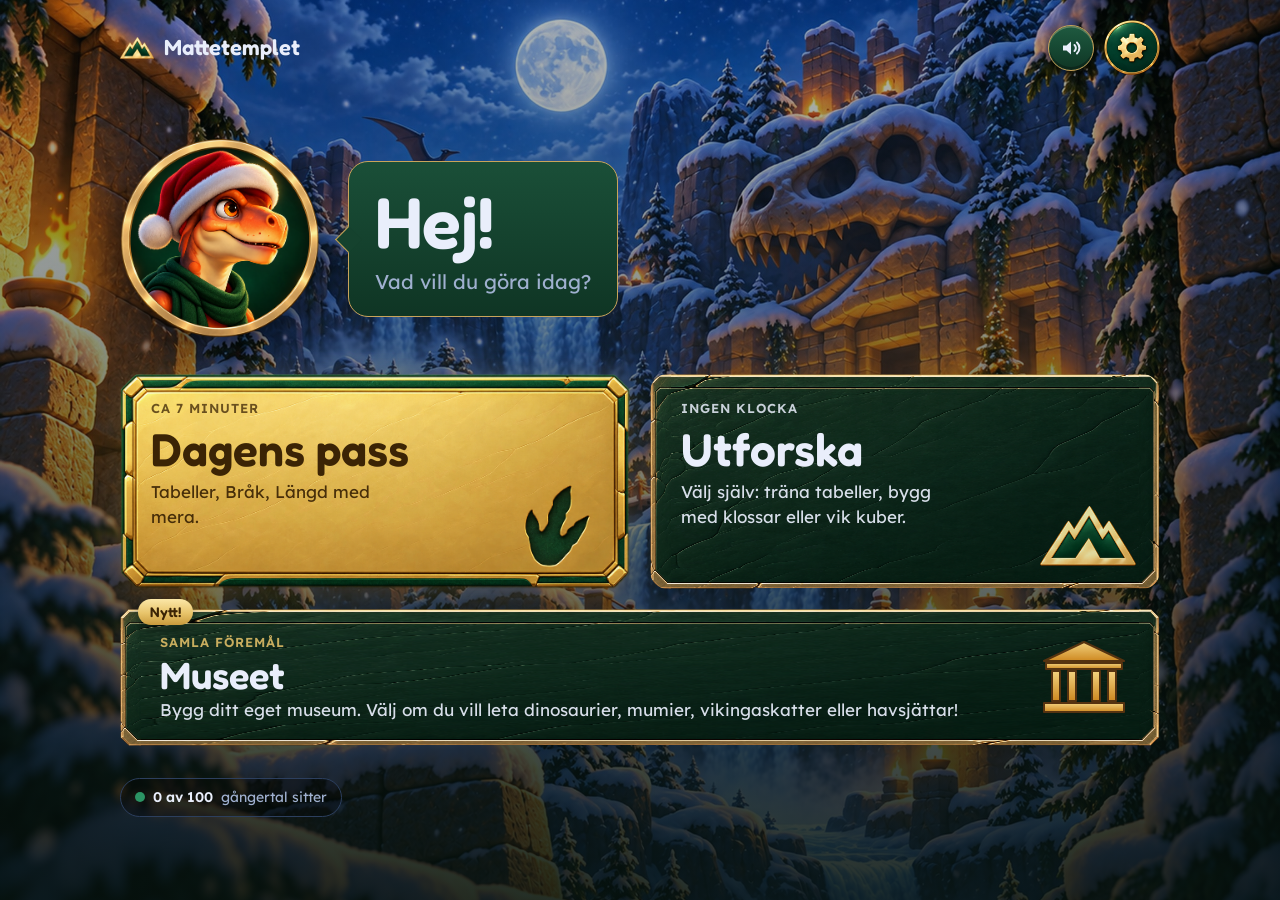
==== commit cf29f848: "Fix theme colors, wall flicker and make the museum easier to find - The speech bubble tail and the s" ====
--- a/webb/index.html
+++ b/webb/index.html
@@ -42,6 +42,11 @@
           <span class="tile-title">Utforska</span>
           <span class="tile-text">Välj själv: träna tabeller, bygg med klossar eller vik kuber.</span>
           <svg viewBox="0 0 120 120" aria-hidden="true"><g fill="rgba(0,0,0,.12)" stroke="rgba(0,0,0,.25)" stroke-width="1.5"><rect x="44" y="8" width="24" height="24"/><rect x="20" y="32" width="24" height="24"/><rect x="44" y="32" width="24" height="24"/><rect x="68" y="32" width="24" height="24"/><rect x="44" y="56" width="24" height="24"/><rect x="44" y="80" width="24" height="24"/></g></svg>
+        </button>
+        <button class="tile tile-museum" id="startMuseum">
+          <span class="tile-kicker" id="museumKicker">Ditt museum</span>
+          <span class="tile-title">Museet</span>
+          <span class="tile-text" id="museumText"></span>
         </button>
       </div>
       <div class="home-status" id="homeStatus"></div>
@@ -117,6 +122,7 @@
       <div class="hero"><img class="hero-dino" data-asset="dino_ring.png" alt=""><div class="hero-bubble"><h2 class="big-title" id="sumTitle">Bra jobbat!</h2></div></div>
       <p class="lead" id="sumLead" style="margin:0"></p>
       <div class="sum-stats" id="sumStats"></div>
+      <div class="find-card" id="sumFind" hidden></div>
       <ul class="obs" id="sumNotes"></ul>
       <div class="row"><button class="btn primary" data-go="free">Fortsätt utforska</button><button class="btn" data-go="home">Till start</button></div>
     </div>
@@ -131,7 +137,7 @@
     </div>
     <header class="m-top">
       <button class="ghost-btn m-glass" id="mBack">← Start</button>
-      <div class="m-title"><h2>Museet</h2><span class="pill m-glass" id="mCount"></span></div>
+      <div class="m-title"><h2>Museet</h2><span class="pill m-glass" id="mCount"></span><button class="ghost-btn m-glass m-exp-btn" id="mExp"></button></div>
       <div class="m-tools">
         <button class="ghost-btn m-glass" id="mRotL" aria-label="Vrid åt vänster" title="Vrid åt vänster">⟲</button>
         <button class="ghost-btn m-glass" id="mRotR" aria-label="Vrid åt höger" title="Vrid åt höger">⟳</button>
@@ -142,6 +148,7 @@
     <div class="m-hint" id="mHint">Dra för att flytta · Nyp för att zooma · Tryck på ett föremål</div>
     <nav class="m-rooms chips" id="mRooms" aria-label="Salar"></nav>
     <aside class="m-info" id="mInfo" hidden aria-live="polite"></aside>
+    <div class="m-exp" id="mExpPanel" hidden role="dialog" aria-label="Välj expedition"></div>
   </section>
 
   <!-- FÖRÄLDRASPÄRR -->
--- a/webb/css/app.css
+++ b/webb/css/app.css
@@ -244,7 +244,7 @@
 .pips i{width:18px;height:8px;border-radius:4px;background:var(--surface-2);border:1px solid var(--line)}
 .pips i.on{background:var(--accent);border-color:transparent}
 .obs{display:flex;flex-direction:column;gap:8px;margin:0;padding:0;list-style:none}
-.obs li{padding:10px 12px;border-radius:var(--r-sm);background:var(--surface-2);font-size:15px}
+.obs li{padding:10px 12px;border-radius:var(--r-sm);background:linear-gradient(180deg,var(--bubble-top),var(--bubble-bot));border:1px solid var(--bubble-border);font-size:15px}
 .kpis{display:grid;grid-template-columns:repeat(auto-fit,minmax(170px,1fr));gap:12px}
 .field{display:flex;flex-direction:column;gap:6px;font-size:14px;color:var(--muted)}
 .field input{max-width:320px}
@@ -338,7 +338,7 @@
 .hero{display:flex;align-items:center;gap:clamp(12px,3vw,28px);margin-bottom:28px}
 .hero-dino{width:clamp(120px,18vw,200px);height:auto;flex:none;filter:drop-shadow(0 8px 18px rgba(0,0,0,.6));animation:mascotBob 3s ease-in-out infinite}
 .hero-bubble{position:relative;padding:20px 26px;background:linear-gradient(180deg,var(--bubble-top),var(--bubble-bot));border:1.5px solid var(--bubble-border);border-radius:20px;min-width:0}
-.hero-bubble::before{content:'';position:absolute;left:-10px;top:50%;width:18px;height:18px;margin-top:-9px;background:#1d2c47;border-left:1.5px solid #4f6c9c;border-bottom:1.5px solid #4f6c9c;transform:rotate(45deg)}
+.hero-bubble::before{content:'';position:absolute;left:-10px;top:50%;width:18px;height:18px;margin-top:-9px;background:var(--bubble-bot);background:color-mix(in srgb,var(--bubble-top),var(--bubble-bot));border-left:1.5px solid var(--bubble-border);border-bottom:1.5px solid var(--bubble-border);transform:rotate(45deg)}
 .hero-bubble .lead{margin:6px 0 0}
 #hello{font-size:clamp(40px,7vw,72px)}
 .tile{border-radius:18px}
@@ -362,6 +362,14 @@
 @media (max-aspect-ratio:1/1){.tile-title{font-size:clamp(34px,7vw,58px)}.tile-text{font-size:clamp(16px,2.6vw,21px);max-width:30ch}.tile-kicker{font-size:14px}}
 @media (max-height:640px){.hero{margin-bottom:16px}.hero-dino{width:clamp(90px,14vw,150px)}.home-status{margin-top:14px}}
 .tile-free::after{content:'';position:absolute;right:24px;bottom:22px;width:96px;height:62px;background:var(--img-icon-mountain) center/contain no-repeat;opacity:.9}
+/* Museet: samma ram som Utforska, men lägre och över hela bredden */
+.tile-museum{grid-column:1/-1;overflow:visible;background:none;border-image:var(--img-panel) 80 fill / 20px stretch;color:var(--ink);box-shadow:none;padding:clamp(16px,2.6vw,24px) clamp(22px,4vw,40px);padding-right:clamp(110px,16vw,150px);gap:4px}
+.tile-museum .tile-title{font-size:clamp(26px,3.4vw,38px)}
+.tile-museum .tile-text{max-width:none}
+.tile-museum .tile-kicker{color:var(--accent)}
+.tile-museum::after{content:'';position:absolute;right:clamp(20px,3vw,32px);top:50%;width:clamp(64px,9vw,88px);height:clamp(56px,8vw,76px);margin-top:calc(clamp(56px,8vw,76px) / -2);opacity:.95;
+  background:center/contain no-repeat url("data:image/svg+xml,%3Csvg xmlns='http://www.w3.org/2000/svg' viewBox='0 0 88 76'%3E%3Cdefs%3E%3ClinearGradient id='g' x1='0' y1='0' x2='0' y2='1'%3E%3Cstop offset='0' stop-color='%23ffdc85'/%3E%3Cstop offset='1' stop-color='%23d98f22'/%3E%3C/linearGradient%3E%3C/defs%3E%3Cg fill='url(%23g)' stroke='%235a3410' stroke-width='2' stroke-linejoin='round'%3E%3Cpath d='M44 3 84 22H4z'/%3E%3Crect x='6' y='24' width='76' height='6'/%3E%3Crect x='12' y='32' width='8' height='30'/%3E%3Crect x='28' y='32' width='8' height='30'/%3E%3Crect x='52' y='32' width='8' height='30'/%3E%3Crect x='68' y='32' width='8' height='30'/%3E%3Crect x='4' y='64' width='80' height='9'/%3E%3C/g%3E%3C/svg%3E")}
+.tile-museum.new::before{content:'Nytt!';position:absolute;top:-10px;left:18px;padding:3px 12px;border-radius:999px;background:var(--gold);color:var(--accent-ink);font-family:var(--f-display);font-weight:600;font-size:14px;box-shadow:0 4px 12px rgba(0,0,0,.35);z-index:2}
 .pill{background:rgba(0,0,0,.3)}
 .heat button{color:rgba(255,255,255,.75)}
 #flat text.hl{fill:var(--blue)}
@@ -521,8 +529,6 @@
 .m-parts-n{font-size:14px;color:#d9c39a}.m-parts-n b{color:#ffe2a6}
 .m-part{font-size:13px;padding:5px 10px;border-radius:999px;border:1px dashed rgba(232,196,128,.35);color:#a8957a}
 .m-part.on{border-style:solid;background:rgba(255,205,120,.18);color:#ffe2a6}
-.pill-btn{cursor:pointer;font:inherit;font-size:14px;border-color:rgba(246,185,59,.55);color:var(--ink)}
-.pill-btn:active{transform:scale(.97)}
 @media (max-aspect-ratio:1/1){
   .m-info{top:auto;left:12px;right:12px;bottom:68px;width:auto;max-height:52%;animation-name:mUp}
   @keyframes mUp{from{opacity:0;transform:translateY(24px)}}
@@ -530,3 +536,30 @@
   .m-hint{bottom:70px}
 }
 @media (max-width:560px){.m-tools #mHome{display:none}.m-title .pill{display:none}}
+
+/* Fynd i sammanfattningen */
+.find-card{display:flex;flex-direction:column;align-items:flex-start;gap:6px;padding:18px 20px;border-radius:18px;background:linear-gradient(180deg,rgba(60,40,20,.85),rgba(30,20,12,.9));border:1px solid rgba(232,196,128,.55);box-shadow:0 0 24px rgba(255,180,70,.18);animation:findIn .5s ease-out}
+@keyframes findIn{from{opacity:0;transform:scale(.96)}}
+.find-kicker{font-size:12px;letter-spacing:.1em;text-transform:uppercase;font-weight:600;color:#d9b77a}
+.find-name{font-family:var(--f-display);font-size:26px;font-weight:600;color:#ffe2a6;line-height:1.15}
+.find-note{color:#e6d3ae;font-size:15px;margin-bottom:6px}
+.m-part.new{border-color:#ffd27a;box-shadow:0 0 0 2px rgba(255,210,122,.35);color:#fff3d6}
+
+/* Expeditioner */
+.m-exp-btn{font-size:15px;min-height:42px;border:1px solid #ffe3a3;background:var(--gold);color:var(--accent-ink);font-weight:600;box-shadow:0 0 16px rgba(255,170,40,.35);-webkit-backdrop-filter:none;backdrop-filter:none}.m-exp-btn b{font-weight:700}
+.m-exp-welcome{font-family:var(--f-display);font-size:16px;color:#ffd27a}
+.m-exp{position:absolute;inset:0;display:grid;place-items:center;padding:16px;background:rgba(8,5,3,.55);z-index:5}
+.m-exp-box{position:relative;width:min(640px,100%);max-height:100%;overflow-y:auto;padding:24px;border-radius:22px;background:linear-gradient(180deg,rgba(43,29,17,.97),rgba(24,16,10,.97));border:1px solid rgba(232,196,128,.45);box-shadow:0 18px 50px rgba(0,0,0,.6);color:#f3e6cc;display:flex;flex-direction:column;gap:12px;animation:findIn .3s ease-out}
+.m-exp-box h2{font-size:30px;color:#ffe2a6}
+.m-exp-next{font-size:15px;color:#e6d3ae}.m-exp-next b{color:#ffe2a6}
+.m-exp-grid{display:grid;grid-template-columns:repeat(auto-fit,minmax(180px,1fr));gap:10px}
+.m-exp-card{display:flex;flex-direction:column;align-items:flex-start;gap:6px;text-align:left;padding:14px 16px;border-radius:16px;border:1px solid rgba(232,196,128,.3);background:rgba(255,220,160,.06);color:#f3e6cc}
+.m-exp-card b{font-family:var(--f-display);font-size:20px;color:#ffe2a6;font-weight:600}
+.m-exp-card span{font-size:14px;color:#d9c39a}
+.m-exp-card small{font-size:13px;color:#cdb894}
+.m-exp-card.on{border-color:#ffd27a;background:rgba(255,205,120,.16);box-shadow:0 0 0 2px rgba(255,210,122,.3)}
+.m-exp-card:active{transform:scale(.98)}
+.m-exp-bar{display:block;width:100%;height:6px;border-radius:99px;background:rgba(255,255,255,.1);overflow:hidden}
+.m-exp-bar i{display:block;height:100%;background:var(--gold)}
+@media (max-width:560px){.m-exp-pre{display:none}}
+.find-exp{font-size:14px;color:#d9c39a;margin-bottom:6px}.find-exp.done{color:#ffd27a;font-weight:600}
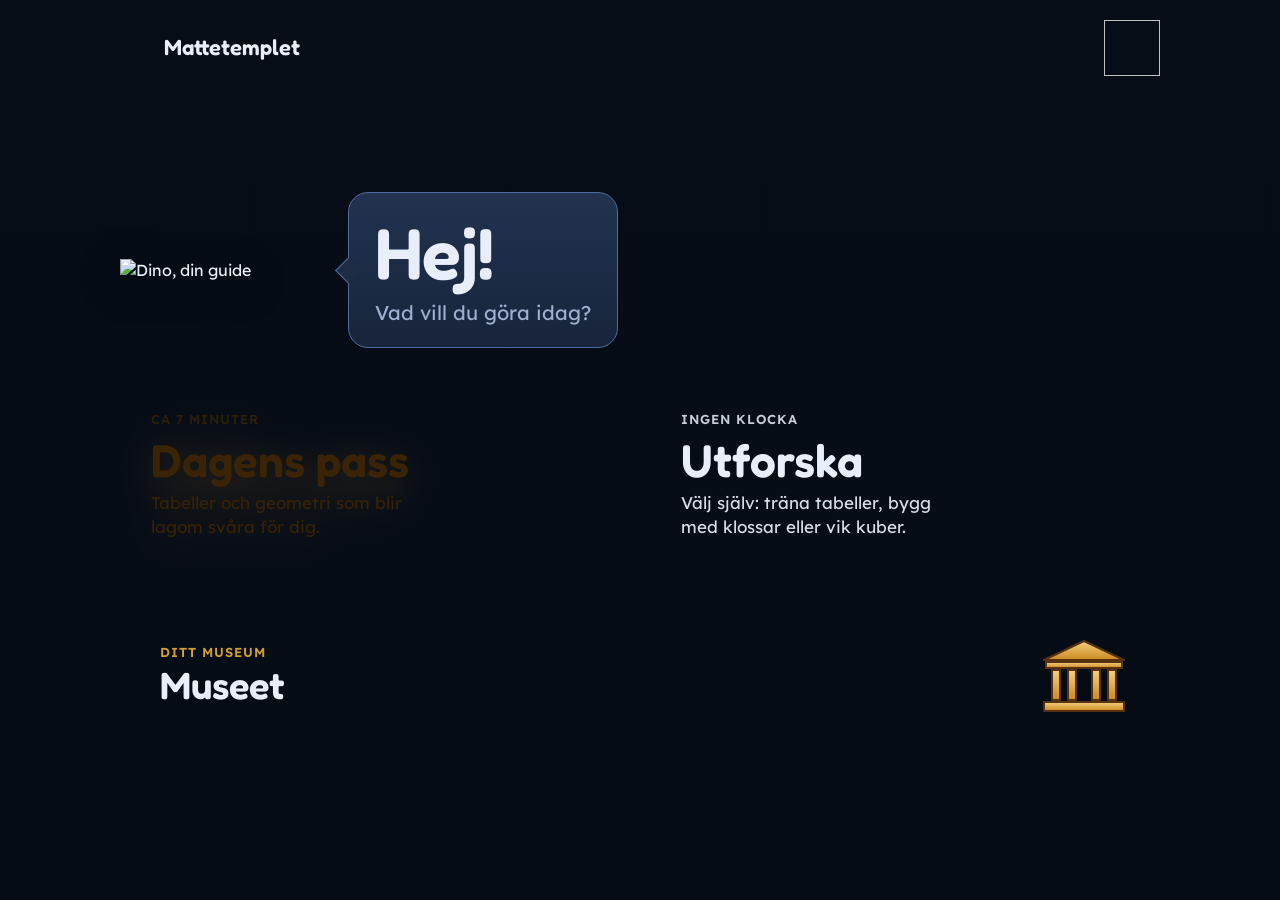
==== commit f6631bb9: "Use the Blender-built great hall in the museum The museum loads hall.glb (baked.js) before it is bui" ====
--- a/webb/index.html
+++ b/webb/index.html
@@ -2,7 +2,7 @@
 <html lang="sv">
 <head>
 <meta charset="utf-8">
-<meta http-equiv="Content-Security-Policy" content="default-src 'self'; script-src 'self'; style-src 'self' 'unsafe-inline'; img-src 'self' data: blob:; font-src 'self'; connect-src 'self'; manifest-src 'self'; object-src 'none'; base-uri 'none'; form-action 'none'">
+<meta http-equiv="Content-Security-Policy" content="default-src 'self'; script-src 'self'; style-src 'self' 'unsafe-inline'; img-src 'self' data: blob:; font-src 'self'; connect-src 'self' blob:; manifest-src 'self'; object-src 'none'; base-uri 'none'; form-action 'none'">
 <meta name="referrer" content="no-referrer">
 <meta name="viewport" content="width=device-width, initial-scale=1, viewport-fit=cover, user-scalable=no">
 <meta name="apple-mobile-web-app-capable" content="yes">
@@ -149,7 +149,21 @@
     <nav class="m-rooms chips" id="mRooms" aria-label="Salar"></nav>
     <aside class="m-info" id="mInfo" hidden aria-live="polite"></aside>
     <div class="m-exp" id="mExpPanel" hidden role="dialog" aria-label="Välj expedition"></div>
+    <div class="m-toast" id="mToast" hidden aria-live="polite"></div>
   </section>
+
+  <!-- NYTT FYND (pop-up över sammanfattningen) -->
+  <div class="find-pop" id="findPop" hidden role="dialog" aria-modal="true" aria-labelledby="findPopName">
+    <div class="find-pop-card">
+      <div class="find-pop-rays" aria-hidden="true"></div>
+      <img class="find-pop-dino" data-asset="dino_ring.png" alt="">
+      <span class="find-kicker">Nytt fynd till museet!</span>
+      <b class="find-pop-name" id="findPopName"></b>
+      <span class="find-pop-note" id="findPopNote"></span>
+      <span class="find-pop-build" id="findPopBuild" hidden></span>
+      <div class="row find-pop-btns"><button class="btn primary" id="findPopGo">Se i museet</button><button class="btn" id="findPopClose">Fortsätt</button></div>
+    </div>
+  </div>
 
   <!-- FÖRÄLDRASPÄRR -->
   <section id="gate" class="screen gate" hidden>
--- a/webb/css/app.css
+++ b/webb/css/app.css
@@ -563,3 +563,28 @@
 .m-exp-bar i{display:block;height:100%;background:var(--gold)}
 @media (max-width:560px){.m-exp-pre{display:none}}
 .find-exp{font-size:14px;color:#d9c39a;margin-bottom:6px}.find-exp.done{color:#ffd27a;font-weight:600}
+
+/* Pop-up med nytt fynd */
+.find-pop{position:absolute;inset:0;z-index:50;display:grid;place-items:center;padding:20px;background:rgba(5,4,3,.6);animation:popFade .3s ease-out}
+@keyframes popFade{from{opacity:0}}
+.find-pop-card{position:relative;isolation:isolate;width:min(420px,100%);display:flex;flex-direction:column;align-items:center;text-align:center;gap:8px;padding:28px 24px 24px;border-radius:24px;background:linear-gradient(180deg,rgba(64,42,20,.98),rgba(30,20,12,.98));border:1.5px solid #ffd27a;box-shadow:0 0 40px rgba(255,190,80,.35),0 20px 60px rgba(0,0,0,.6);overflow:hidden;animation:popIn .55s cubic-bezier(.2,1.6,.4,1)}
+@keyframes popIn{from{transform:scale(.6);opacity:0}}
+.find-pop-rays{position:absolute;left:50%;top:70px;width:520px;height:520px;margin:-260px 0 0 -260px;z-index:-1;background:repeating-conic-gradient(rgba(255,210,122,.16) 0 10deg,transparent 10deg 24deg);-webkit-mask:radial-gradient(circle,#000 20%,transparent 65%);mask:radial-gradient(circle,#000 20%,transparent 65%);animation:popSpin 14s linear infinite}
+@keyframes popSpin{to{transform:rotate(360deg)}}
+.find-pop-dino{width:110px;height:auto;filter:drop-shadow(0 8px 18px rgba(0,0,0,.6));animation:mascotBob 3s ease-in-out infinite}
+.find-pop-name{font-family:var(--f-display);font-size:28px;font-weight:600;color:#ffe2a6;line-height:1.15}
+.find-pop-note{color:#e6d3ae;font-size:15px}
+.find-pop-btns{justify-content:center;margin-top:10px}
+@media (prefers-reduced-motion:reduce){.find-pop-card,.find-pop-rays,.find-pop-dino{animation:none}}
+.m-toast{position:absolute;left:50%;top:76px;transform:translateX(-50%);z-index:4;padding:12px 20px;border-radius:999px;background:linear-gradient(180deg,rgba(64,42,20,.96),rgba(30,20,12,.96));border:1.5px solid #ffd27a;color:#f3e6cc;font-family:var(--f-display);font-size:18px;box-shadow:0 0 24px rgba(255,190,80,.3);white-space:nowrap;animation:findIn .4s ease-out}
+.m-toast b{color:#ffe2a6}
+.find-pop-build{color:#ffd27a;font-weight:600;font-size:15px}
+/* Stängda salar */
+.m-room-lbl.locked,.m-rooms .chip.locked{color:#cbb894;border-style:dashed}
+.m-room-lbl.locked::before,.m-rooms .chip.locked::before{content:'';display:inline-block;width:12px;height:14px;margin-right:6px;vertical-align:-1px;background:center/contain no-repeat url("data:image/svg+xml,%3Csvg xmlns='http://www.w3.org/2000/svg' viewBox='0 0 12 14'%3E%3Cpath d='M3 6V4a3 3 0 0 1 6 0v2' fill='none' stroke='%23e8c46a' stroke-width='1.6'/%3E%3Crect x='1' y='6' width='10' height='8' rx='1.5' fill='%23e8c46a'/%3E%3C/svg%3E")}
+.m-exp-card.locked{opacity:.55;cursor:default}
+.m-exp-card.locked small{color:#e8c46a}
+.m-goal{display:flex;flex-direction:column;gap:6px;padding:12px 14px;border-radius:14px;background:rgba(255,220,160,.06);border:1px solid rgba(232,196,128,.3)}
+.m-goal span:first-child{font-family:var(--f-display);font-size:18px;color:#ffe2a6;font-weight:600}
+.m-goal small{font-size:13px;color:#cdb894}
+.m-goal.done{border-color:#ffd27a}
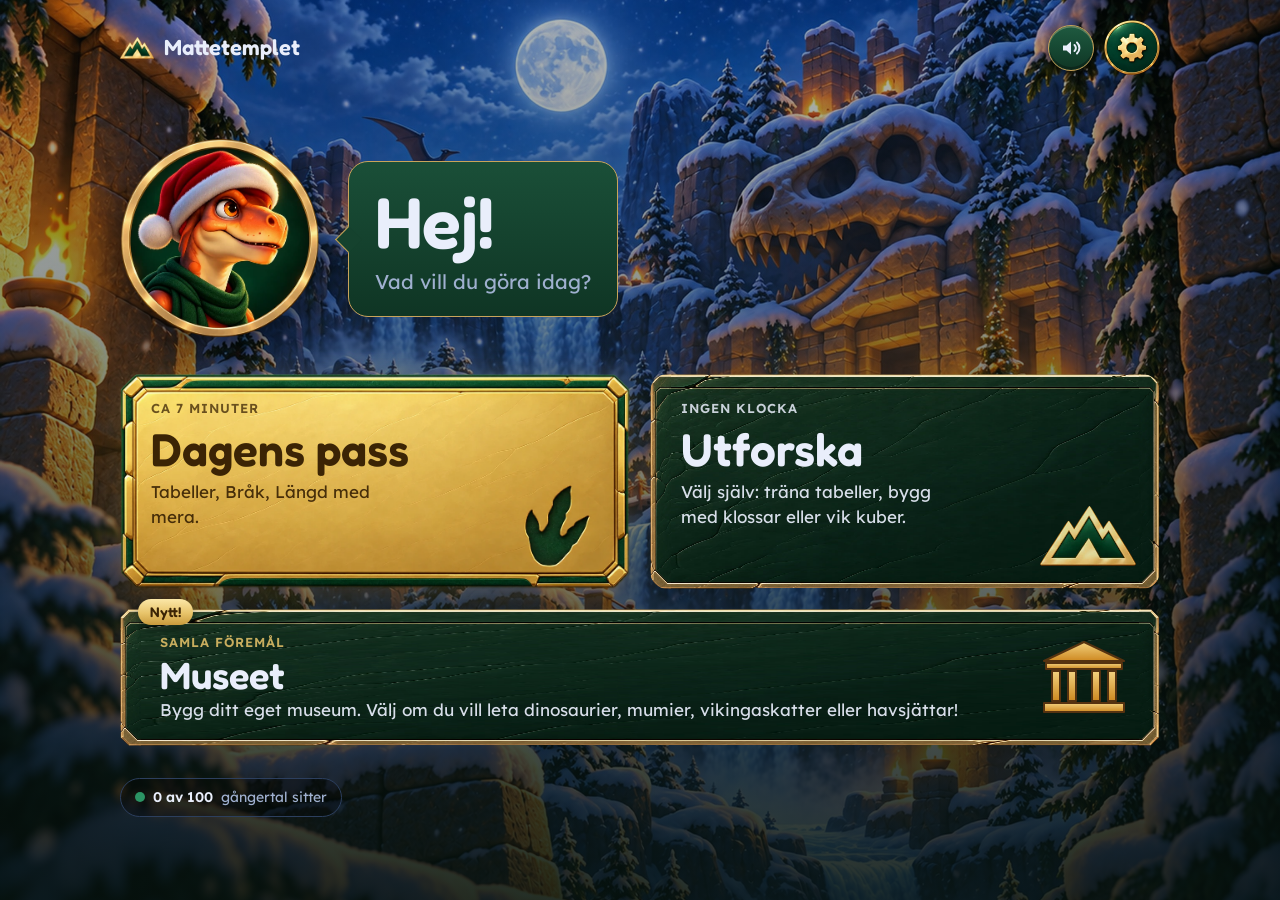
==== commit 15434381: "Use WebP instead of PNG for the app's images Adds tools/webp.ps1, which converts PNG to WebP with Bl" ====
--- a/webb/index.html
+++ b/webb/index.html
@@ -24,11 +24,11 @@
   <!-- START -->
   <section id="home" class="screen home scroll">
     <header class="home-top">
-      <span class="brand"><img data-asset="icon_mountain.png" alt="">Mattetemplet</span>
-      <span class="home-actions"><span class="snd-slot"></span><button class="gear-btn" id="toParent" aria-label="Föräldraläge" title="Föräldraläge"><img data-asset="gear.png" alt=""></button></span>
+      <span class="brand"><img data-asset="icon_mountain.webp" alt="">Mattetemplet</span>
+      <span class="home-actions"><span class="snd-slot"></span><button class="gear-btn" id="toParent" aria-label="Föräldraläge" title="Föräldraläge"><img data-asset="gear.webp" alt=""></button></span>
     </header>
     <div class="home-main">
-      <div class="hero"><img class="hero-dino" data-asset="dino_ring.png" alt="Dino, din guide"><div class="hero-bubble"><h1 id="hello">Hej!</h1>
+      <div class="hero"><img class="hero-dino" data-asset="dino_ring.webp" alt="Dino, din guide"><div class="hero-bubble"><h1 id="hello">Hej!</h1>
       <p class="lead">Vad vill du göra idag?</p></div></div>
       <div class="home-tiles">
         <button class="tile tile-pass" id="startPass">
@@ -104,7 +104,7 @@
       <button class="stage-exit" id="exitBtn">Avsluta</button>
       <div class="snd-slot stage-snd"></div>
       <div id="no3d" hidden>3D-bilden kan inte visas på den här enheten, men uppgifterna fungerar ändå.</div>
-      <div id="mascot" hidden><img data-asset="dino_ring.png" alt=""><div class="m-bubble"><div class="feedback" id="fb" aria-live="polite"></div></div></div>
+      <div id="mascot" hidden><img data-asset="dino_ring.webp" alt=""><div class="m-bubble"><div class="feedback" id="fb" aria-live="polite"></div></div></div>
     </div>
     <div id="panel">
       <div class="topbar">
@@ -119,7 +119,7 @@
   <!-- SAMMANFATTNING -->
   <section id="summary" class="screen scroll" hidden>
     <div class="wrap narrow" style="padding-top:48px">
-      <div class="hero"><img class="hero-dino" data-asset="dino_ring.png" alt=""><div class="hero-bubble"><h2 class="big-title" id="sumTitle">Bra jobbat!</h2></div></div>
+      <div class="hero"><img class="hero-dino" data-asset="dino_ring.webp" alt=""><div class="hero-bubble"><h2 class="big-title" id="sumTitle">Bra jobbat!</h2></div></div>
       <p class="lead" id="sumLead" style="margin:0"></p>
       <div class="sum-stats" id="sumStats"></div>
       <div class="find-card" id="sumFind" hidden></div>
@@ -156,7 +156,7 @@
   <div class="find-pop" id="findPop" hidden role="dialog" aria-modal="true" aria-labelledby="findPopName">
     <div class="find-pop-card">
       <div class="find-pop-rays" aria-hidden="true"></div>
-      <img class="find-pop-dino" data-asset="dino_ring.png" alt="">
+      <img class="find-pop-dino" data-asset="dino_ring.webp" alt="">
       <span class="find-kicker">Nytt fynd till museet!</span>
       <b class="find-pop-name" id="findPopName"></b>
       <span class="find-pop-note" id="findPopNote"></span>
--- a/webb/css/app.css
+++ b/webb/css/app.css
@@ -252,7 +252,7 @@
 .warn{padding:10px 14px;border-radius:var(--r-sm);background:var(--bad-bg);font-size:14px}
 .msg{font-size:14px;color:var(--muted);min-height:1.2em}
 
-/* ===== Dinotema: grafik ur asset-arket (assets/*.png), skalbar via border-image ===== */
+/* ===== Dinotema: grafik ur asset-arket (assets/*.webp), skalbar via border-image ===== */
 /* bakgrund: konceptets djungeltempel, suddig och nedtonad överallt; skarp på startsidan */
 body{background:linear-gradient(rgba(var(--shade),.80),rgba(var(--shade),.92)),var(--img-bg-blur) center/cover no-repeat,var(--paper)}
 #home{background:linear-gradient(180deg,rgba(var(--shade),.30) 0%,rgba(var(--shade),.50) 45%,rgba(var(--shade),.88) 100%),var(--img-bg) center/cover no-repeat}
